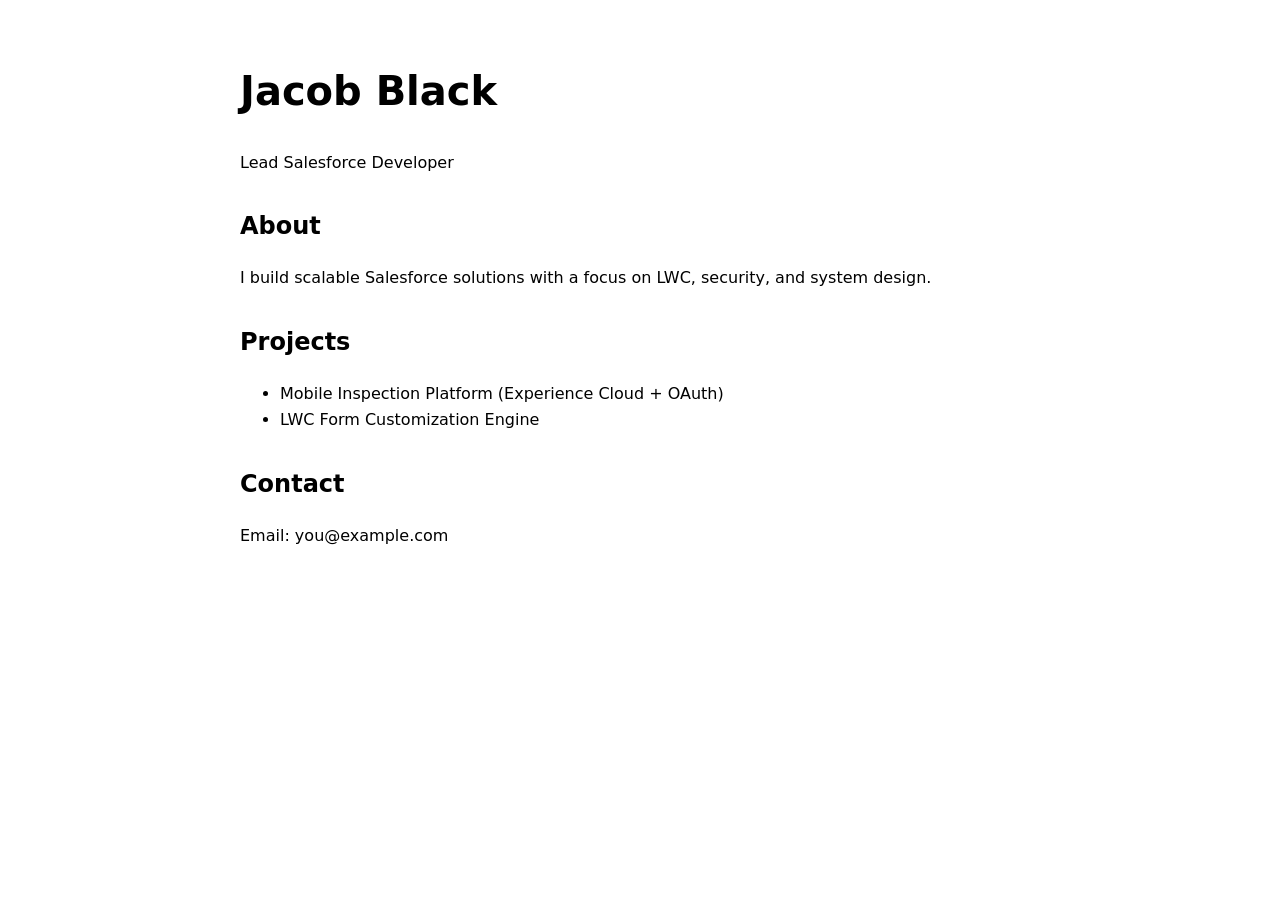
==== index.html @ f030cb60 "initial check in" ====
<!DOCTYPE html>
<html lang="en">
<head>
  <meta charset="UTF-8" />
  <meta name="viewport" content="width=device-width, initial-scale=1.0" />
  <title>Jacob Black | Salesforce Developer</title>
  <link rel="stylesheet" href="styles.css" />
</head>
<body>
  <main>
    <h1>Jacob Black</h1>
    <p>Lead Salesforce Developer</p>
    
    <section>
      <h2>About</h2>
      <p>
        I build scalable Salesforce solutions with a focus on LWC, security, and system design.
      </p>
    </section>

    <section>
      <h2>Projects</h2>
      <ul>
        <li>Mobile Inspection Platform (Experience Cloud + OAuth)</li>
        <li>LWC Form Customization Engine</li>
      </ul>
    </section>

    <section>
      <h2>Contact</h2>
      <p>Email: you@example.com</p>
    </section>
  </main>
</body>
</html>
---- styles.css ----
body {
  font-family: system-ui, sans-serif;
  margin: 0;
  padding: 2rem;
  max-width: 800px;
  margin-left: auto;
  margin-right: auto;
  line-height: 1.6;
}

h1 {
  font-size: 2.5rem;
}

section {
  margin-top: 2rem;
}
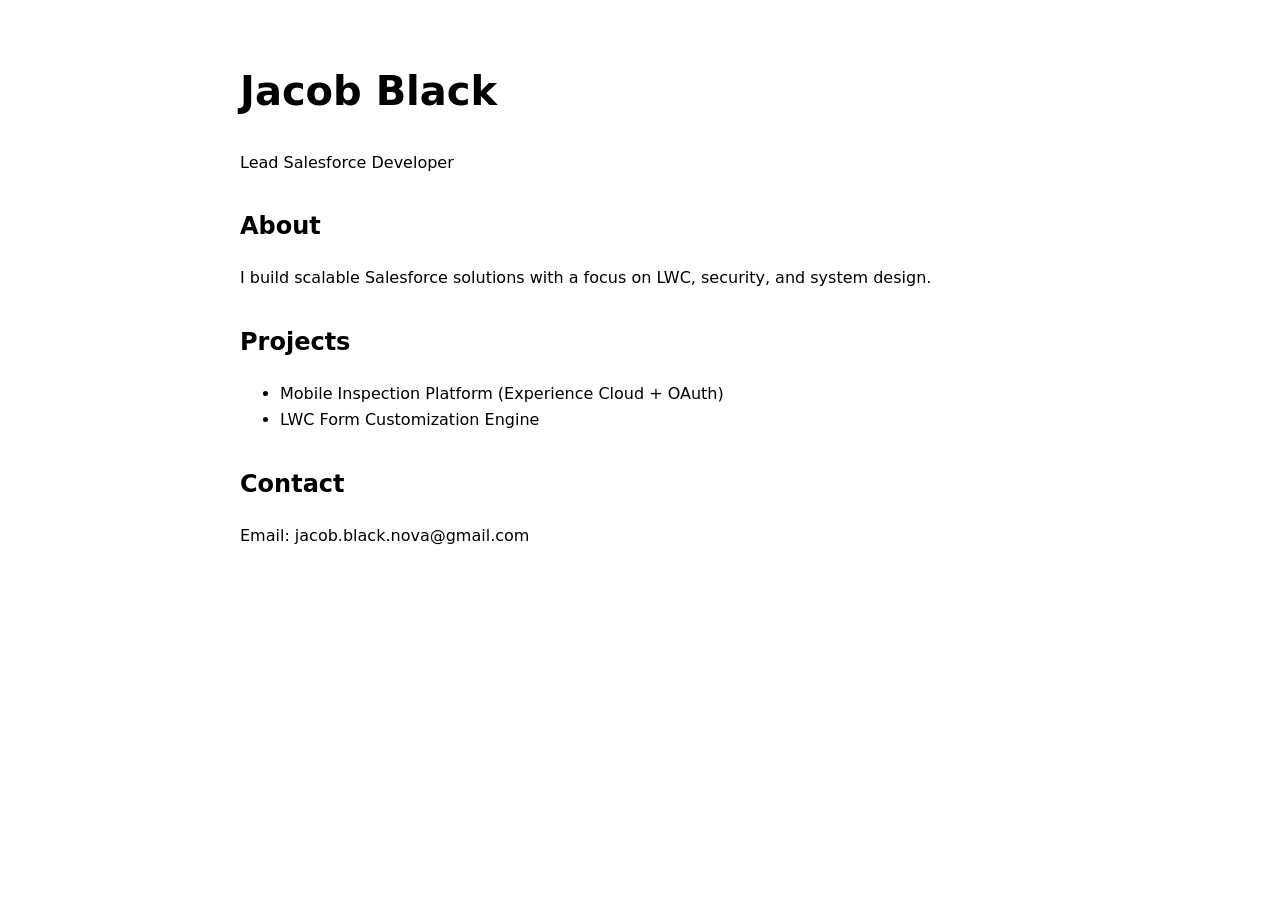
==== commit 39d42fd3: "Small change test" ====
--- a/index.html
+++ b/index.html
@@ -28,7 +28,7 @@
 
     <section>
       <h2>Contact</h2>
-      <p>Email: you@example.com</p>
+      <p>Email: jacob.black.nova@gmail.com</p>
     </section>
   </main>
 </body>
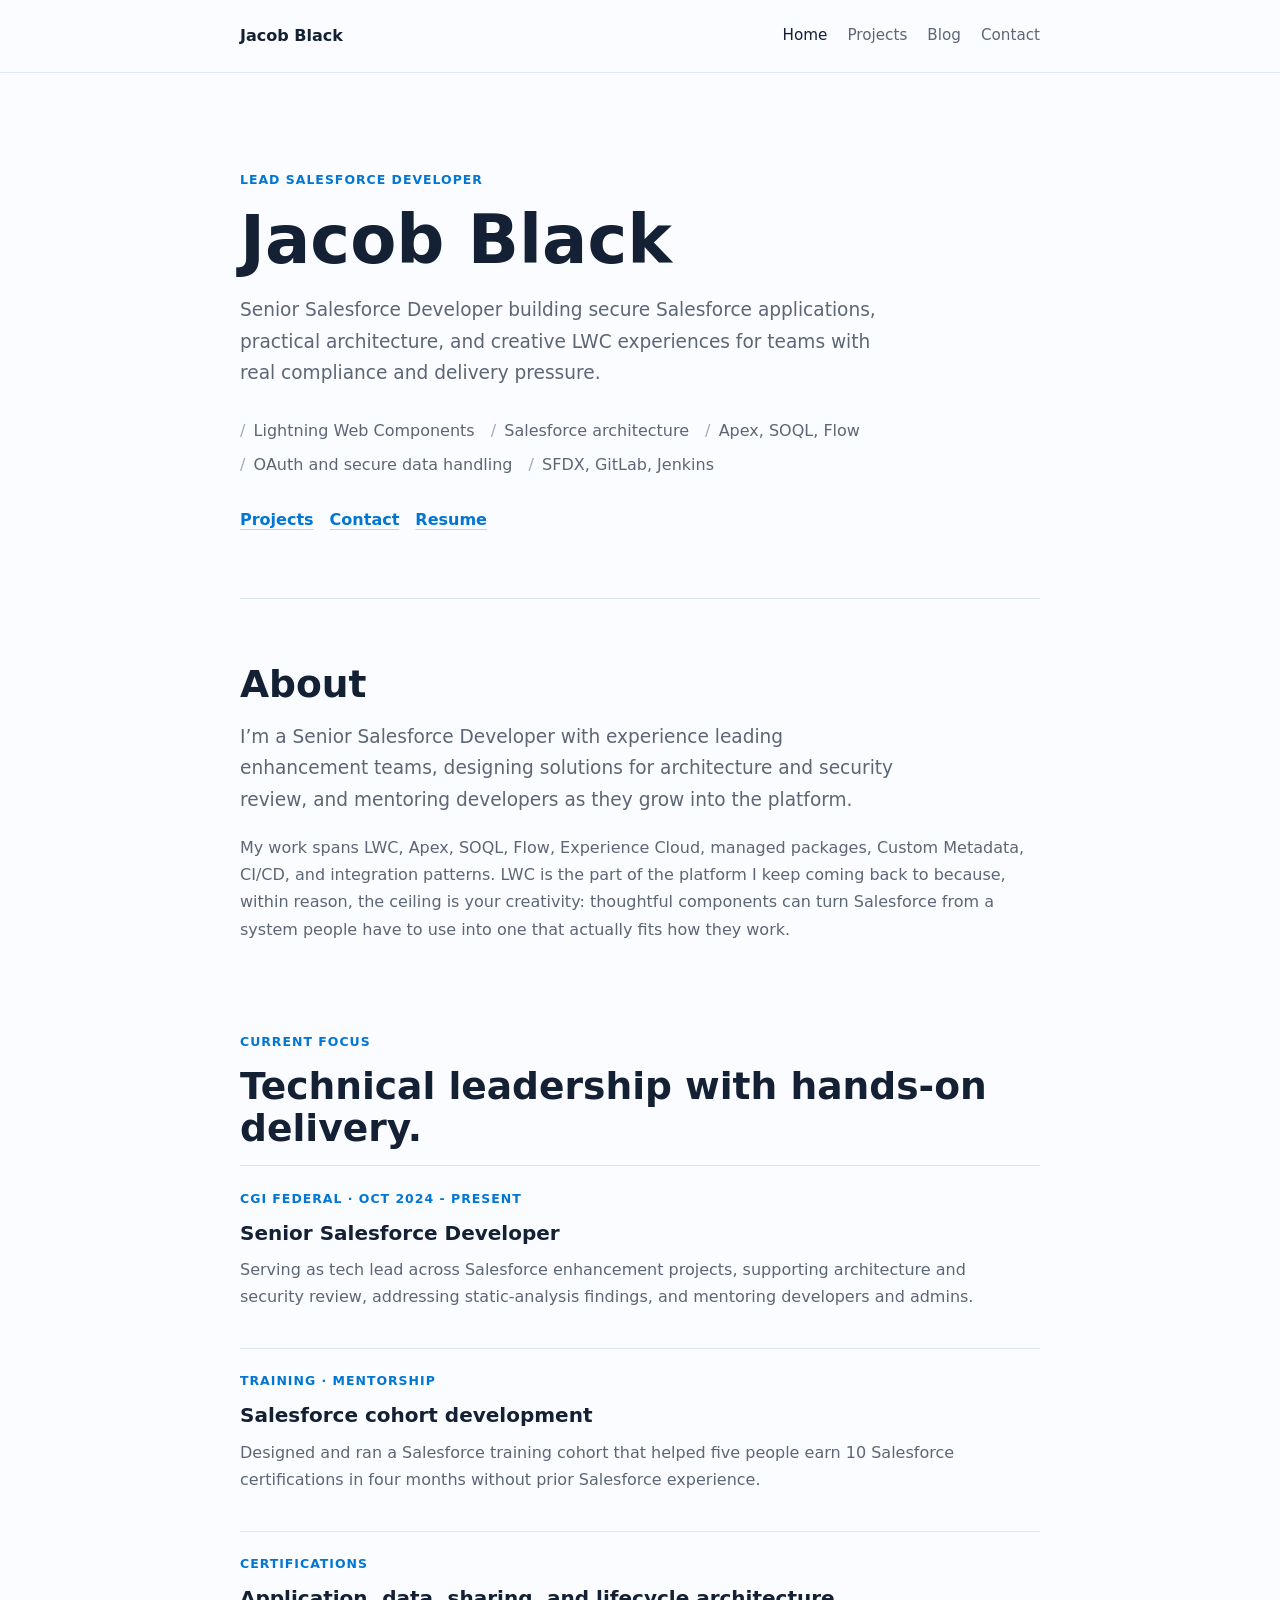
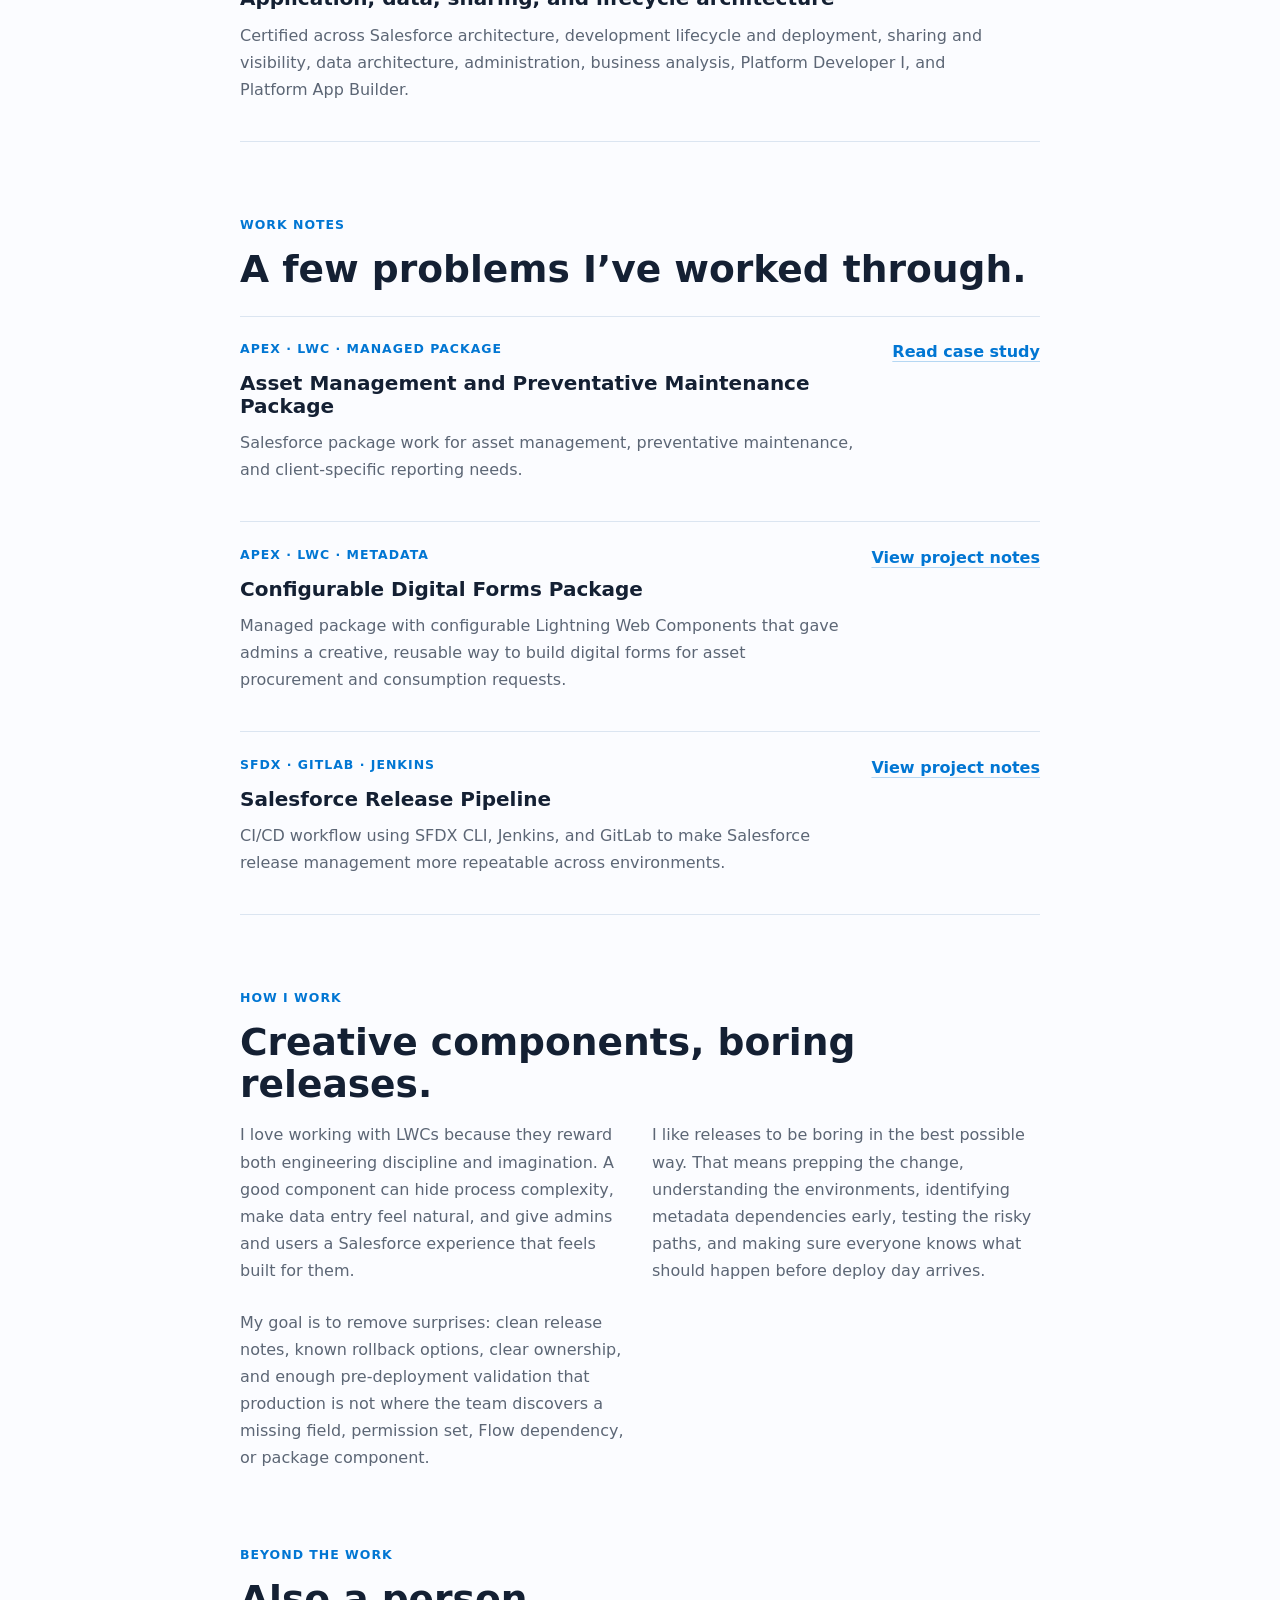
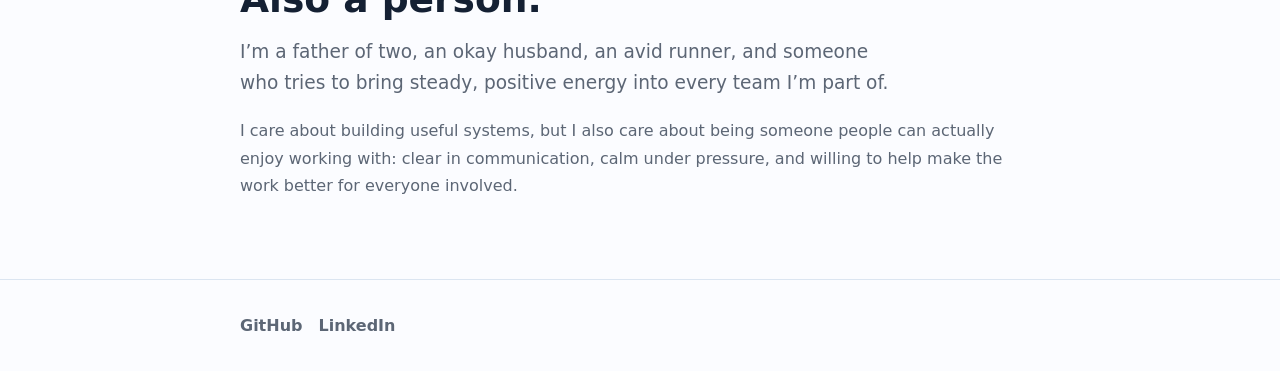
==== commit b7aeeef0: "Scaffolding check in" ====
--- a/index.html
+++ b/index.html
@@ -3,33 +3,162 @@
 <head>
   <meta charset="UTF-8" />
   <meta name="viewport" content="width=device-width, initial-scale=1.0" />
-  <title>Jacob Black | Salesforce Developer</title>
+  <meta name="description" content="Portfolio for Jacob Black, a Lead Salesforce Developer specializing in LWC, Salesforce architecture, secure integrations, and CI/CD." />
+  <title>Jacob Black | Lead Salesforce Developer</title>
   <link rel="stylesheet" href="styles.css" />
+  <script src="main.js" defer></script>
 </head>
 <body>
+  <header class="site-header">
+    <nav class="nav container" aria-label="Primary navigation">
+      <a class="brand" href="index.html" aria-label="Jacob Black home">Jacob Black</a>
+      <button class="nav-toggle" type="button" aria-expanded="false" aria-controls="primary-menu">
+        <span class="sr-only">Toggle navigation</span>
+        <span class="nav-toggle-line"></span>
+        <span class="nav-toggle-line"></span>
+      </button>
+      <div class="nav-links" id="primary-menu">
+        <a href="index.html">Home</a>
+        <a href="projects.html">Projects</a>
+        <a href="blog.html">Blog</a>
+        <a href="contact.html">Contact</a>
+      </div>
+    </nav>
+  </header>
+
   <main>
-    <h1>Jacob Black</h1>
-    <p>Lead Salesforce Developer</p>
-    
-    <section>
-      <h2>About</h2>
+    <section class="intro container section-lg">
+      <p class="eyebrow">Lead Salesforce Developer</p>
+      <h1>Jacob Black</h1>
+      <p class="hero-copy">
+        Senior Salesforce Developer building secure Salesforce applications, practical architecture, and creative LWC experiences for teams with real compliance and delivery pressure.
+      </p>
+      <ul class="intro-meta" aria-label="Specialties">
+        <li>Lightning Web Components</li>
+        <li>Salesforce architecture</li>
+        <li>Apex, SOQL, Flow</li>
+        <li>OAuth and secure data handling</li>
+        <li>SFDX, GitLab, Jenkins</li>
+      </ul>
+      <nav class="quiet-actions" aria-label="Primary actions">
+        <a class="text-link" href="projects.html">Projects</a>
+        <a class="text-link" href="contact.html">Contact</a>
+        <a class="text-link" href="resume.pdf">Resume</a>
+      </nav>
+    </section>
+
+    <section class="container section" aria-labelledby="about-heading">
+      <h2 id="about-heading">About</h2>
+      <p class="lead">
+        I&rsquo;m a Senior Salesforce Developer with experience leading enhancement teams, designing solutions for architecture and security review, and mentoring developers as they grow into the platform.
+      </p>
       <p>
-        I build scalable Salesforce solutions with a focus on LWC, security, and system design.
+        My work spans LWC, Apex, SOQL, Flow, Experience Cloud, managed packages, Custom Metadata, CI/CD, and integration patterns. LWC is the part of the platform I keep coming back to because, within reason, the ceiling is your creativity: thoughtful components can turn Salesforce from a system people have to use into one that actually fits how they work.
       </p>
     </section>
 
-    <section>
-      <h2>Projects</h2>
-      <ul>
-        <li>Mobile Inspection Platform (Experience Cloud + OAuth)</li>
-        <li>LWC Form Customization Engine</li>
-      </ul>
+    <section class="container section" aria-labelledby="cred-heading">
+      <p class="eyebrow">Current focus</p>
+      <h2 id="cred-heading">Technical leadership with hands-on delivery.</h2>
+      <div class="work-list">
+        <article class="work-note">
+          <div>
+            <p class="project-meta">CGI Federal &middot; Oct 2024 - Present</p>
+            <h3>Senior Salesforce Developer</h3>
+            <p>Serving as tech lead across Salesforce enhancement projects, supporting architecture and security review, addressing static-analysis findings, and mentoring developers and admins.</p>
+          </div>
+        </article>
+
+        <article class="work-note">
+          <div>
+            <p class="project-meta">Training &middot; Mentorship</p>
+            <h3>Salesforce cohort development</h3>
+            <p>Designed and ran a Salesforce training cohort that helped five people earn 10 Salesforce certifications in four months without prior Salesforce experience.</p>
+          </div>
+        </article>
+
+        <article class="work-note">
+          <div>
+            <p class="project-meta">Certifications</p>
+            <h3>Application, data, sharing, and lifecycle architecture</h3>
+            <p>Certified across Salesforce architecture, development lifecycle and deployment, sharing and visibility, data architecture, administration, business analysis, Platform Developer I, and Platform App Builder.</p>
+          </div>
+        </article>
+      </div>
     </section>
 
-    <section>
-      <h2>Contact</h2>
-      <p>Email: jacob.black.nova@gmail.com</p>
+    <section class="container section" aria-labelledby="featured-heading">
+      <div class="section-heading">
+        <p class="eyebrow">Work notes</p>
+        <h2 id="featured-heading">A few problems I&rsquo;ve worked through.</h2>
+      </div>
+
+      <!-- These compact entries keep the homepage closer to a technical dossier than a marketing page. -->
+      <div class="work-list">
+        <article class="work-note">
+          <div>
+            <p class="project-meta">Apex &middot; LWC &middot; Managed Package</p>
+            <h3>Asset Management and Preventative Maintenance Package</h3>
+            <p>Salesforce package work for asset management, preventative maintenance, and client-specific reporting needs.</p>
+          </div>
+          <a class="text-link" href="projects/asset-management.html">Read case study</a>
+        </article>
+
+        <article class="work-note">
+          <div>
+            <p class="project-meta">Apex &middot; LWC &middot; Metadata</p>
+            <h3>Configurable Digital Forms Package</h3>
+            <p>Managed package with configurable Lightning Web Components that gave admins a creative, reusable way to build digital forms for asset procurement and consumption requests.</p>
+          </div>
+          <a class="text-link" href="projects.html">View project notes</a>
+        </article>
+
+        <article class="work-note">
+          <div>
+            <p class="project-meta">SFDX &middot; GitLab &middot; Jenkins</p>
+            <h3>Salesforce Release Pipeline</h3>
+            <p>CI/CD workflow using SFDX CLI, Jenkins, and GitLab to make Salesforce release management more repeatable across environments.</p>
+          </div>
+          <a class="text-link" href="projects.html">View project notes</a>
+        </article>
+      </div>
+    </section>
+
+    <section class="container section" aria-labelledby="work-style-heading">
+      <p class="eyebrow">How I work</p>
+      <h2 id="work-style-heading">Creative components, boring releases.</h2>
+      <div class="principle-list">
+        <p>
+          I love working with LWCs because they reward both engineering discipline and imagination. A good component can hide process complexity, make data entry feel natural, and give admins and users a Salesforce experience that feels built for them.
+        </p>
+        <p>
+          I like releases to be boring in the best possible way. That means prepping the change, understanding the environments, identifying metadata dependencies early, testing the risky paths, and making sure everyone knows what should happen before deploy day arrives.
+        </p>
+        <p>
+          My goal is to remove surprises: clean release notes, known rollback options, clear ownership, and enough pre-deployment validation that production is not where the team discovers a missing field, permission set, Flow dependency, or package component.
+        </p>
+      </div>
+    </section>
+
+    <section class="container section personal-section" aria-labelledby="personal-heading">
+      <p class="eyebrow">Beyond the work</p>
+      <h2 id="personal-heading">Also a person.</h2>
+      <p class="lead">
+        I&rsquo;m a father of two, an okay husband, an avid runner, and someone who tries to bring steady, positive energy into every team I&rsquo;m part of.
+      </p>
+      <p>
+        I care about building useful systems, but I also care about being someone people can actually enjoy working with: clear in communication, calm under pressure, and willing to help make the work better for everyone involved.
+      </p>
     </section>
   </main>
+
+  <footer class="site-footer">
+    <div class="container footer-content">
+      <div class="footer-links">
+        <a href="https://github.com/TheMulletDev" rel="noreferrer">GitHub</a>
+        <a href="https://www.linkedin.com/in/jacob-black-9761b7188/" rel="noreferrer">LinkedIn</a>
+      </div>
+    </div>
+  </footer>
 </body>
 </html>
--- a/styles.css
+++ b/styles.css
@@ -1,17 +1,600 @@
+:root {
+  --color-bg: #fbfcff;
+  --color-surface: #ffffff;
+  --color-text: #142033;
+  --color-muted: #5c6675;
+  --color-border: #dbe5f1;
+  --color-accent: #0176d3;
+  --color-accent-dark: #014486;
+  --color-soft: #eef6ff;
+  --shadow-sm: none;
+  --radius: 8px;
+  --container: 800px;
+}
+
+* {
+  box-sizing: border-box;
+}
+
+html {
+  scroll-behavior: smooth;
+}
+
 body {
-  font-family: system-ui, sans-serif;
   margin: 0;
-  padding: 2rem;
-  max-width: 800px;
-  margin-left: auto;
-  margin-right: auto;
-  line-height: 1.6;
+  background: var(--color-bg);
+  color: var(--color-text);
+  font-family: Inter, ui-sans-serif, system-ui, -apple-system, BlinkMacSystemFont, "Segoe UI", sans-serif;
+  font-size: 16px;
+  line-height: 1.7;
+  text-rendering: optimizeLegibility;
+}
+
+body.nav-open {
+  overflow: hidden;
+}
+
+a {
+  color: inherit;
+  text-decoration: none;
+}
+
+a:focus-visible,
+button:focus-visible {
+  outline: 3px solid rgba(1, 118, 211, 0.28);
+  outline-offset: 3px;
+}
+
+p,
+h1,
+h2,
+h3 {
+  margin-top: 0;
+}
+
+p {
+  color: var(--color-muted);
+}
+
+h1,
+h2,
+h3 {
+  color: var(--color-text);
+  font-weight: 720;
+  line-height: 1.12;
+  letter-spacing: 0;
 }
 
 h1 {
-  font-size: 2.5rem;
-}
-
-section {
+  max-width: 760px;
+  margin-bottom: 1rem;
+  font-size: clamp(2.6rem, 7vw, 4.2rem);
+}
+
+.page h1 {
+  font-size: clamp(2.15rem, 5vw, 3.25rem);
+}
+
+h2 {
+  margin-bottom: 1rem;
+  font-size: clamp(1.7rem, 4vw, 2.35rem);
+}
+
+h3 {
+  margin-bottom: 0.75rem;
+  font-size: 1.25rem;
+}
+
+.container {
+  width: min(100% - 2rem, var(--container));
+  margin-inline: auto;
+}
+
+.site-header {
+  position: sticky;
+  top: 0;
+  z-index: 20;
+  border-bottom: 1px solid rgba(219, 229, 241, 0.85);
+  background: rgba(251, 252, 255, 0.92);
+  backdrop-filter: blur(14px);
+}
+
+.nav {
+  display: flex;
+  min-height: 72px;
+  align-items: center;
+  justify-content: space-between;
+  gap: 1rem;
+}
+
+.brand {
+  font-weight: 760;
+  letter-spacing: 0;
+}
+
+.nav-links {
+  display: flex;
+  align-items: center;
+  gap: 1.25rem;
+  color: var(--color-muted);
+  font-size: 0.95rem;
+}
+
+.nav-links a {
+  transition: color 160ms ease;
+}
+
+.nav-links a:hover,
+.nav-links a[aria-current="page"] {
+  color: var(--color-text);
+}
+
+.nav-toggle {
+  display: none;
+  width: 44px;
+  height: 44px;
+  border: 1px solid var(--color-border);
+  border-radius: var(--radius);
+  background: var(--color-surface);
+  cursor: pointer;
+}
+
+.nav-toggle-line {
+  display: block;
+  width: 18px;
+  height: 2px;
+  margin: 4px auto;
+  background: var(--color-text);
+}
+
+.sr-only {
+  position: absolute;
+  width: 1px;
+  height: 1px;
+  padding: 0;
+  overflow: hidden;
+  clip: rect(0, 0, 0, 0);
+  white-space: nowrap;
+  border: 0;
+}
+
+.section,
+.section-lg,
+.page {
+  padding-block: 4rem;
+}
+
+.section + .section {
+  padding-top: 0.5rem;
+}
+
+.intro {
+  padding-top: 6rem;
+  padding-bottom: 4rem;
+  border-bottom: 1px solid var(--color-border);
+}
+
+.eyebrow,
+.project-meta {
+  margin-bottom: 0.8rem;
+  color: var(--color-accent);
+  font-size: 0.78rem;
+  font-weight: 760;
+  letter-spacing: 0.08em;
+  text-transform: uppercase;
+}
+
+.hero-copy,
+.lead {
+  max-width: 660px;
+  font-size: 1.16rem;
+}
+
+.intro-meta {
+  display: flex;
+  flex-wrap: wrap;
+  gap: 0.45rem 1rem;
+  margin: 1.75rem 0 0;
+  padding: 0;
+  color: var(--color-muted);
+  list-style: none;
+}
+
+.intro-meta li {
+  position: relative;
+  padding-left: 0.85rem;
+}
+
+.intro-meta li::before {
+  position: absolute;
+  left: 0;
+  content: "/";
+  color: #9baabd;
+}
+
+.quiet-actions {
+  display: flex;
+  flex-wrap: wrap;
+  gap: 1rem;
+  margin-top: 1.75rem;
+}
+
+.button-row {
+  display: flex;
+  flex-wrap: wrap;
+  gap: 0.8rem;
   margin-top: 2rem;
 }
+
+.button {
+  display: inline-flex;
+  min-height: 44px;
+  align-items: center;
+  justify-content: center;
+  border: 1px solid transparent;
+  border-radius: var(--radius);
+  padding: 0.75rem 1rem;
+  font-weight: 680;
+  line-height: 1.2;
+  transition: background 160ms ease, border-color 160ms ease, color 160ms ease, transform 160ms ease;
+}
+
+.button:hover {
+  transform: translateY(-1px);
+}
+
+.button-primary {
+  background: var(--color-accent);
+  color: #ffffff;
+}
+
+.button-primary:hover {
+  background: var(--color-accent-dark);
+}
+
+.button-secondary {
+  border-color: var(--color-border);
+  background: var(--color-surface);
+  color: var(--color-text);
+}
+
+.button-secondary:hover {
+  border-color: #b8cbe1;
+  background: #f7fbff;
+}
+
+.button-ghost {
+  color: var(--color-accent);
+}
+
+.button-ghost:hover {
+  background: var(--color-soft);
+}
+
+.section-heading {
+  margin-bottom: 1.6rem;
+}
+
+.card-grid,
+.work-list {
+  display: grid;
+  gap: 0;
+}
+
+.project-card,
+.work-note,
+.project-row,
+.article-row {
+  border-top: 1px solid var(--color-border);
+  background: transparent;
+  transition: background 160ms ease;
+}
+
+.project-card {
+  display: flex;
+  min-height: 0;
+  flex-direction: column;
+  justify-content: space-between;
+  padding: 1.4rem 0;
+}
+
+.project-card:hover,
+.work-note:hover,
+.project-row:hover,
+.article-row:hover {
+  background: rgba(238, 246, 255, 0.58);
+}
+
+.text-link {
+  color: var(--color-accent);
+  font-weight: 680;
+  text-decoration: underline;
+  text-decoration-color: rgba(1, 118, 211, 0.28);
+  text-underline-offset: 0.22em;
+}
+
+.text-link:hover {
+  color: var(--color-accent-dark);
+  text-decoration-color: currentColor;
+}
+
+.project-list,
+.article-list {
+  display: grid;
+  padding-bottom: 5rem;
+}
+
+.work-note {
+  display: grid;
+  grid-template-columns: 1fr auto;
+  align-items: start;
+  gap: 1.5rem;
+  padding: 1.35rem 0;
+}
+
+.work-note:last-child,
+.project-row:last-child,
+.article-row:last-child {
+  border-bottom: 1px solid var(--color-border);
+}
+
+.project-row {
+  display: grid;
+  grid-template-columns: 1fr auto;
+  align-items: center;
+  gap: 1.5rem;
+  padding: 1.5rem 0;
+}
+
+.project-row h2,
+.article-row h2 {
+  margin-bottom: 0.55rem;
+  font-size: 1.35rem;
+}
+
+.article-row {
+  padding: 1.5rem 0;
+}
+
+.principle-list {
+  display: grid;
+  grid-template-columns: 1fr 1fr;
+  gap: 1.5rem;
+}
+
+.principle-list p {
+  margin-bottom: 0;
+}
+
+.contact-panel {
+  margin-top: 2rem;
+  border-top: 1px solid var(--color-border);
+  border-bottom: 1px solid var(--color-border);
+  padding-block: 1.5rem;
+}
+
+.copy-row {
+  display: flex;
+  flex-wrap: wrap;
+  align-items: center;
+  gap: 0.75rem 1rem;
+}
+
+.contact-value {
+  color: var(--color-text);
+  font-size: 1.2rem;
+  font-weight: 680;
+}
+
+.copy-button {
+  min-height: 38px;
+  border: 1px solid var(--color-border);
+  border-radius: var(--radius);
+  background: transparent;
+  color: var(--color-text);
+  cursor: pointer;
+  font: inherit;
+  font-weight: 680;
+  padding: 0.45rem 0.75rem;
+  transition: background 160ms ease, border-color 160ms ease;
+}
+
+.copy-button:hover {
+  border-color: #b8cbe1;
+  background: rgba(238, 246, 255, 0.72);
+}
+
+.copy-status {
+  min-height: 1.5rem;
+  margin: 0.75rem 0 0;
+}
+
+.contact-links {
+  display: flex;
+  flex-wrap: wrap;
+  gap: 1rem;
+  margin-top: 1.5rem;
+}
+
+.case-hero {
+  padding-bottom: 3rem;
+}
+
+.case-summary {
+  display: grid;
+  grid-template-columns: repeat(3, 1fr);
+  gap: 1rem;
+  margin: 2rem 0 0;
+}
+
+.case-summary div {
+  border: 1px solid var(--color-border);
+  border-radius: var(--radius);
+  background: transparent;
+  padding: 1rem;
+}
+
+.case-summary dt {
+  color: var(--color-muted);
+  font-size: 0.82rem;
+  font-weight: 700;
+  text-transform: uppercase;
+}
+
+.case-summary dd {
+  margin: 0.3rem 0 0;
+  font-weight: 680;
+  line-height: 1.35;
+}
+
+.case-section {
+  padding-block: 2rem;
+  border-top: 1px solid var(--color-border);
+}
+
+.content-list {
+  margin: 0;
+  padding-left: 1.25rem;
+  color: var(--color-muted);
+}
+
+.content-list li + li {
+  margin-top: 0.7rem;
+}
+
+.diagram-placeholder {
+  display: grid;
+  grid-template-columns: repeat(5, minmax(0, 1fr));
+  align-items: center;
+  gap: 0.6rem;
+  margin: 1.5rem 0;
+  border: 1px dashed #9db9d8;
+  border-radius: var(--radius);
+  background: linear-gradient(180deg, #ffffff, #f1f7ff);
+  padding: 1rem;
+}
+
+.diagram-placeholder div {
+  display: grid;
+  min-height: 84px;
+  place-items: center;
+  border: 1px solid var(--color-border);
+  border-radius: var(--radius);
+  background: var(--color-surface);
+  padding: 0.75rem;
+  color: var(--color-text);
+  font-size: 0.9rem;
+  font-weight: 700;
+  line-height: 1.25;
+  text-align: center;
+}
+
+.diagram-placeholder span {
+  display: none;
+}
+
+.site-footer {
+  border-top: 1px solid var(--color-border);
+  padding-block: 2rem;
+}
+
+.footer-content {
+  display: flex;
+  align-items: center;
+  justify-content: space-between;
+  gap: 1rem;
+}
+
+.footer-content p {
+  margin: 0;
+}
+
+.footer-links {
+  display: flex;
+  gap: 1rem;
+  color: var(--color-muted);
+  font-weight: 650;
+}
+
+.footer-links a:hover {
+  color: var(--color-text);
+}
+
+@media (max-width: 760px) {
+  .nav-toggle {
+    display: block;
+  }
+
+  .nav-links {
+    position: fixed;
+    inset: 72px 1rem auto 1rem;
+    display: none;
+    flex-direction: column;
+    align-items: stretch;
+    border: 1px solid var(--color-border);
+    border-radius: var(--radius);
+    background: var(--color-surface);
+    padding: 0.75rem;
+    box-shadow: var(--shadow-sm);
+  }
+
+  .nav-links.is-open {
+    display: flex;
+  }
+
+  .nav-links a {
+    padding: 0.85rem;
+  }
+
+  .section,
+  .section-lg,
+  .page {
+    padding-block: 3.5rem;
+  }
+
+  .intro {
+    padding-top: 3.5rem;
+  }
+
+  .card-grid,
+  .work-list,
+  .case-summary,
+  .diagram-placeholder {
+    grid-template-columns: 1fr;
+  }
+
+  .project-card {
+    min-height: 0;
+  }
+
+  .work-note,
+  .project-row {
+    grid-template-columns: 1fr;
+    align-items: start;
+  }
+
+  .project-row .button {
+    width: 100%;
+  }
+
+  .principle-list {
+    grid-template-columns: 1fr;
+    gap: 0.5rem;
+  }
+
+  .footer-content {
+    align-items: flex-start;
+    flex-direction: column;
+  }
+}
+
+@media (prefers-reduced-motion: reduce) {
+  *,
+  *::before,
+  *::after {
+    scroll-behavior: auto !important;
+    transition-duration: 0.01ms !important;
+    animation-duration: 0.01ms !important;
+    animation-iteration-count: 1 !important;
+  }
+}
